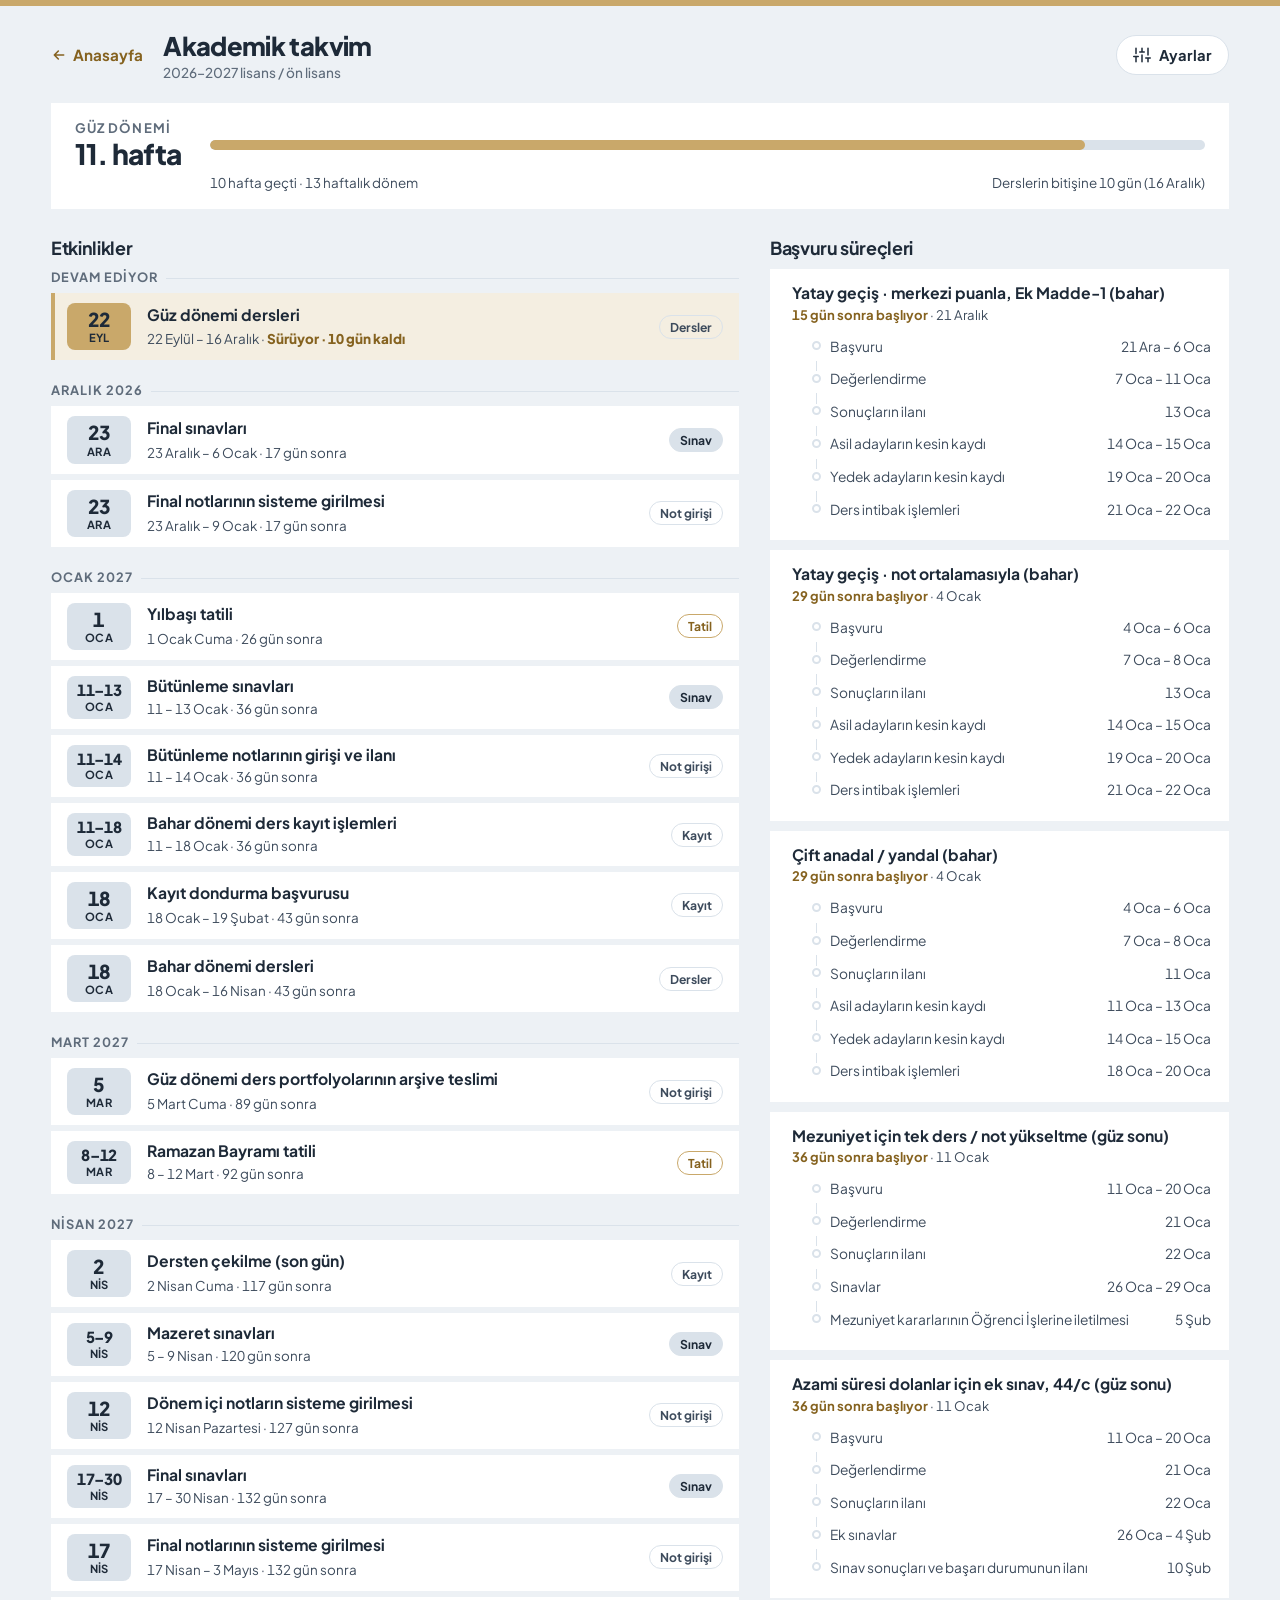
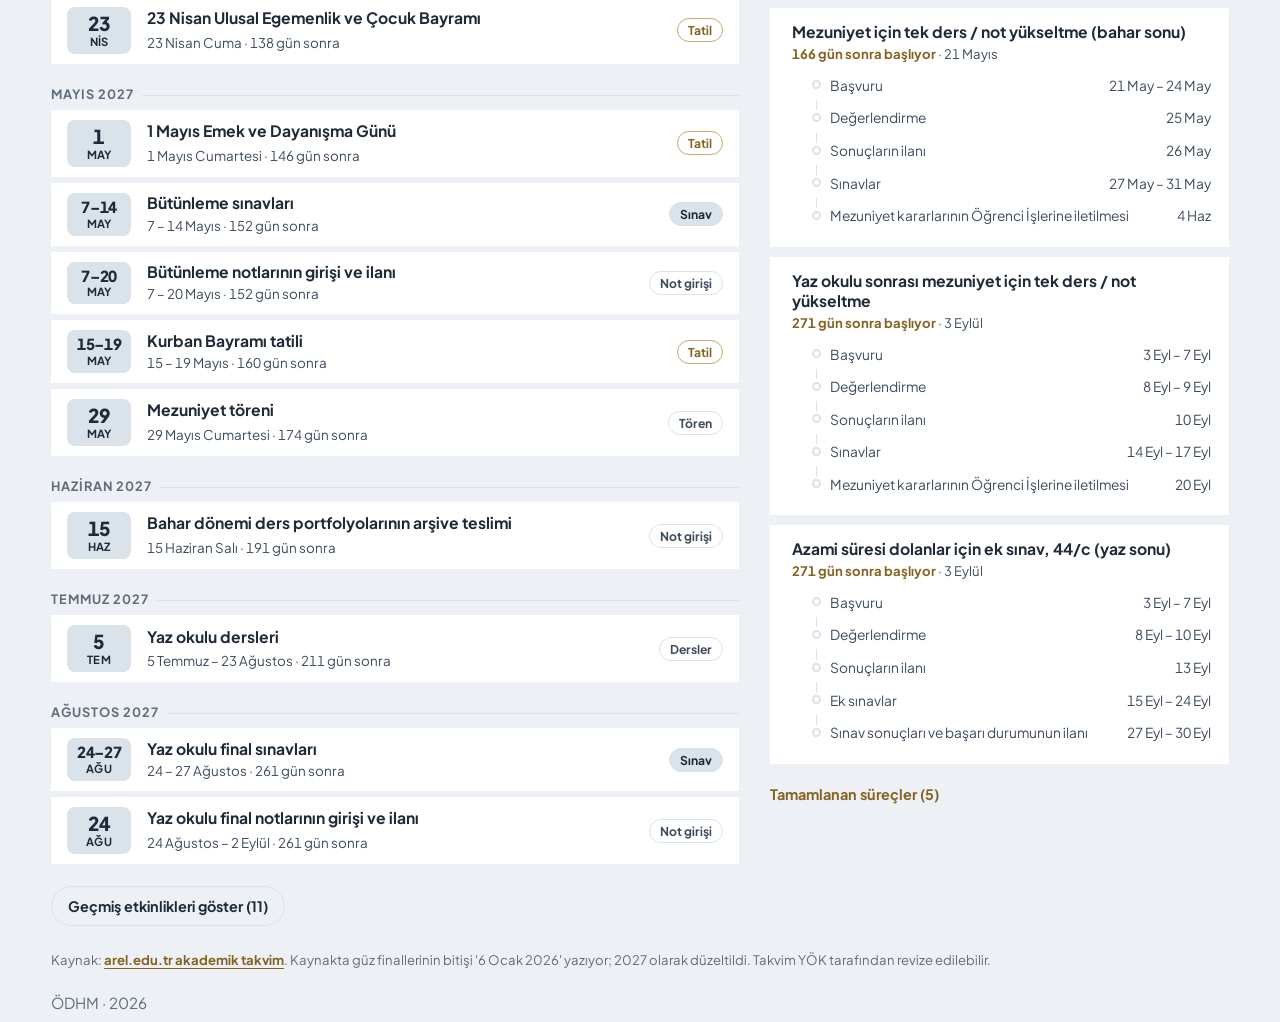
==== akademik-takvim.html @ 19f21a1c "Akademik takvim sayfası eklendi; anasayfa listeleri ekrana sığdırılıyor - akademik-takvim.html: döne" ====
<!DOCTYPE html>
<html lang="tr">
<head>
  <meta charset="UTF-8">
  <meta name="viewport" content="width=device-width, initial-scale=1.0">
  <title>Akademik takvim</title>
  <meta name="description" content="2026–2027 lisans / ön lisans akademik takvimi: süren ve yaklaşan etkinlikler, başvuru süreçleri.">
  <script src="ayarlar.js"></script>
  <link rel="preconnect" href="https://fonts.googleapis.com">
  <link rel="preconnect" href="https://fonts.gstatic.com" crossorigin>
  <link href="https://fonts.googleapis.com/css2?family=Plus+Jakarta+Sans:wght@400;500;700;800&display=swap" rel="stylesheet">
  <link rel="stylesheet" href="ortak.css">
  <style>
    main { justify-content: flex-start; }

    /* Sayfa başı sinavlar.html ile aynı */
    .ust {
      display: flex;
      align-items: center;
      justify-content: space-between;
      flex-wrap: wrap;
      gap: 12px 24px;
      margin-bottom: clamp(14px, 2.5vh, 24px);
    }
    .ust-sol { display: flex; align-items: center; gap: 12px 20px; flex-wrap: wrap; }
    .geri {
      display: inline-flex;
      align-items: center;
      gap: 6px;
      min-height: 36px;
      color: var(--accent-ink);
      font-weight: 700;
      font-size: 0.95rem;
      text-decoration: none;
    }
    .geri svg { width: 16px; height: 16px; stroke: currentColor; fill: none; stroke-width: 2.4; stroke-linecap: round; stroke-linejoin: round; }
    .geri:focus-visible { outline: 3px solid var(--accent-ink); outline-offset: 3px; }
    @media (hover: hover) and (pointer: fine) {
      .geri:hover { text-decoration: underline; text-underline-offset: 3px; }
    }
    h1 { font-size: clamp(1.3rem, 2vw, 1.75rem); font-weight: 800; letter-spacing: -0.025em; }
    h1 small { display: block; margin-top: 2px; font-size: 0.85rem; font-weight: 500; letter-spacing: 0; color: var(--muted); }

    /* Dönem durumu: kaçıncı hafta ve dönem ilerleme çubuğu */
    .durum {
      display: grid;
      grid-template-columns: auto minmax(0, 1fr);
      gap: 6px 28px;
      align-items: center;
      margin-bottom: clamp(18px, 3vh, 32px);
      padding: clamp(14px, 2vh, 20px) clamp(16px, 2vw, 24px);
      background: var(--surface);
    }
    .durum[hidden] { display: none; }
    .durum .hafta { font-size: clamp(1.4rem, 2.2vw, 1.9rem); font-weight: 800; letter-spacing: -0.03em; line-height: 1.05; }
    .durum .hafta span { display: block; font-size: 0.82rem; font-weight: 700; letter-spacing: 0.08em; text-transform: uppercase; color: var(--muted); margin-bottom: 4px; }
    .cubuk { height: 10px; border-radius: 999px; background: var(--surface-2); overflow: hidden; }
    .cubuk i { display: block; height: 100%; border-radius: inherit; background: var(--accent); }
    .durum .alt { grid-column: 2; display: flex; justify-content: space-between; gap: 12px; flex-wrap: wrap; font-size: 0.84rem; color: var(--text-2); font-variant-numeric: tabular-nums; }

    /* Solda takvim, sağda başvuru süreçleri */
    .ikili {
      display: grid;
      grid-template-columns: minmax(0, 1.5fr) minmax(0, 1fr);
      gap: 28px clamp(20px, 2.4vw, 40px);
      align-items: start;
    }
    h2 { font-size: clamp(1.05rem, 1.4vw, 1.3rem); font-weight: 700; letter-spacing: -0.02em; margin-bottom: 10px; }
    .grup + .grup { margin-top: 22px; }
    .grup h3 {
      display: flex;
      align-items: baseline;
      gap: 8px;
      margin-bottom: 8px;
      font-size: 0.8rem;
      font-weight: 700;
      letter-spacing: 0.08em;
      text-transform: uppercase;
      color: var(--muted);
    }
    .grup h3::after { content: ""; flex: 1; height: 1px; background: var(--surface-2); transform: translateY(-3px); }
    .liste { list-style: none; display: grid; gap: 6px; }
    .liste li {
      display: grid;
      grid-template-columns: 64px minmax(0, 1fr) auto;
      gap: 3px 16px;
      align-items: center;
      padding: 10px 16px 10px 12px;
      background: var(--surface);
      border-left: 4px solid transparent;
    }
    /* Tarih kutusu: gün büyük, ay küçük; aralıklarda "23–27" */
    .tarih-kutu {
      grid-row: span 2;
      padding: 6px 0;
      text-align: center;
      border-radius: 8px;
      background: var(--surface-2);
      color: var(--text);
      font-variant-numeric: tabular-nums;
    }
    .tarih-kutu b { display: block; font-size: 1.2rem; font-weight: 800; line-height: 1.1; letter-spacing: -0.02em; }
    .tarih-kutu b.uzun { font-size: 0.95rem; }
    .tarih-kutu span { display: block; font-size: 0.7rem; font-weight: 700; text-transform: uppercase; letter-spacing: 0.04em; }
    .liste .ad { font-weight: 700; font-size: 0.98rem; line-height: 1.3; }
    .liste .detay { grid-column: 2; font-size: 0.84rem; color: var(--text-2); line-height: 1.4; font-variant-numeric: tabular-nums; }
    .liste .detay em { font-style: normal; }
    .etiket {
      grid-column: 3;
      grid-row: 1 / span 2;
      justify-self: end;
      padding: 3px 10px;
      border-radius: 999px;
      border: 1px solid var(--surface-2);
      color: var(--text-2);
      font-size: 0.76rem;
      font-weight: 700;
      white-space: nowrap;
    }
    .liste .tatil .etiket { border-color: var(--accent); color: var(--accent-ink); }
    .liste .sinav .etiket { background: var(--surface-2); border-color: var(--surface-2); color: var(--text); }
    /* Süren etkinlik: vurgu renginde zemin ve kutu */
    .liste .suruyor { background: color-mix(in srgb, var(--accent) 20%, var(--surface)); border-left-color: var(--accent); }
    .liste .suruyor .tarih-kutu { background: var(--accent); color: var(--on-accent); }
    .liste .suruyor .detay em { font-style: normal; font-weight: 800; color: var(--accent-ink); }
    .liste .yakin { border-left-color: color-mix(in srgb, var(--accent) 55%, transparent); }
    .liste .yakin .detay em { font-style: normal; font-weight: 700; color: var(--accent-ink); }
    .liste .gecmis { opacity: 0.6; }
    .bos { padding: 14px 16px; background: var(--surface); color: var(--text-2); line-height: 1.5; }

    .gecmis-ac {
      margin-top: 22px;
      min-height: 40px;
      padding: 0 16px;
      border-radius: 999px;
      border: 1px solid var(--surface-2);
      background: transparent;
      color: var(--text);
      font: inherit;
      font-size: 0.9rem;
      font-weight: 700;
      cursor: pointer;
    }
    .gecmis-ac:focus-visible { outline: 3px solid var(--accent-ink); outline-offset: 2px; }
    @media (hover: hover) and (pointer: fine) {
      .gecmis-ac:hover { background: var(--surface); }
    }

    /* Başvuru süreçleri: adım adım */
    .surecler { display: grid; gap: 10px; }
    .surec { padding: 14px 18px 16px; background: var(--surface); border-left: 4px solid transparent; }
    .surec.aktif { border-left-color: var(--accent); }
    .surec h3 { font-size: 0.98rem; font-weight: 700; line-height: 1.3; }
    .surec .ozet { margin-top: 2px; font-size: 0.82rem; color: var(--text-2); font-variant-numeric: tabular-nums; }
    .surec .ozet em { font-style: normal; font-weight: 700; color: var(--accent-ink); }
    .adimlar { list-style: none; margin-top: 10px; }
    .adimlar li {
      position: relative;
      display: flex;
      justify-content: space-between;
      gap: 12px;
      padding: 5px 0 5px 22px;
      font-size: 0.86rem;
      line-height: 1.35;
      font-variant-numeric: tabular-nums;
    }
    /* Adımları birleştiren çizgi ve noktalar */
    .adimlar li::before {
      content: "";
      position: absolute;
      left: 4px;
      top: 0.62em;
      width: 9px;
      height: 9px;
      border-radius: 50%;
      border: 2px solid var(--surface-2);
      background: var(--surface);
      box-sizing: border-box;
    }
    .adimlar li + li::after {
      content: "";
      position: absolute;
      left: 8px;
      top: calc(-0.62em + 4px);
      height: calc(0.62em + 2px);
      width: 1px;
      background: var(--surface-2);
    }
    .adimlar .t { color: var(--text-2); white-space: nowrap; }
    .adimlar .bitti { color: var(--muted); }
    .adimlar .bitti::before { background: var(--surface-2); }
    .adimlar .simdi { margin: 2px -8px; padding-left: 30px; padding-right: 8px; border-radius: 6px; background: color-mix(in srgb, var(--accent) 20%, var(--surface)); font-weight: 700; }
    .adimlar .simdi::before { left: 12px; background: var(--accent); border-color: var(--accent); }
    .adimlar .simdi .t { color: var(--accent-ink); }
    details.tamam { margin-top: 12px; }
    details.tamam summary {
      display: inline-flex;
      align-items: center;
      min-height: 36px;
      cursor: pointer;
      color: var(--accent-ink);
      font-weight: 700;
      font-size: 0.9rem;
    }
    details.tamam summary:focus-visible { outline: 3px solid var(--accent-ink); outline-offset: 2px; }
    details.tamam .surecler { margin-top: 8px; }
    details.tamam .surec { opacity: 0.7; }

    .kaynak { margin-top: 24px; font-size: 0.82rem; line-height: 1.5; color: var(--muted); }
    .kaynak a { color: var(--accent-ink); font-weight: 700; text-underline-offset: 3px; }

    @media (max-width: 860px) {
      .ikili { grid-template-columns: 1fr; }
    }
    @media (max-width: 560px) {
      .durum { grid-template-columns: 1fr; }
      .durum .alt { grid-column: 1; }
      .liste li { grid-template-columns: 56px minmax(0, 1fr); padding-right: 12px; }
      .etiket { grid-column: 2; grid-row: auto; justify-self: start; margin-top: 4px; }
      .tarih-kutu { grid-row: span 3; }
    }
  </style>
</head>
<body>
  <main>
    <div class="ust">
      <div class="ust-sol">
        <a class="geri" href="./"><svg viewBox="0 0 24 24" aria-hidden="true"><path d="M19 12H5M11 18l-6-6 6-6"/></svg>Anasayfa</a>
        <h1>Akademik takvim<small id="alt-baslik">2026–2027 lisans / ön lisans</small></h1>
      </div>
      <button type="button" class="ayarlar-btn" aria-haspopup="dialog" aria-label="Ayarlar"><svg viewBox="0 0 24 24" aria-hidden="true"><path d="M4 21v-7M4 10V3M12 21v-9M12 8V3M20 21v-5M20 12V3M1 14h6M9 8h6M17 16h6"/></svg><span>Ayarlar</span></button>
    </div>

    <section class="durum" id="durum" hidden aria-label="Dönem durumu">
      <div class="hafta" id="durum-hafta"></div>
      <div class="cubuk" role="progressbar" aria-label="Dönemin ilerleyişi" aria-valuemin="0" aria-valuemax="100" id="durum-cubuk"><i></i></div>
      <div class="alt" id="durum-alt"></div>
    </section>

    <div class="ikili">
      <section aria-labelledby="takvim-baslik">
        <h2 id="takvim-baslik">Etkinlikler</h2>
        <div id="takvim"></div>
        <button type="button" class="gecmis-ac" id="gecmis-ac" hidden></button>
        <div id="gecmis" hidden></div>
      </section>
      <section aria-labelledby="surec-baslik">
        <h2 id="surec-baslik">Başvuru süreçleri</h2>
        <div class="surecler" id="surecler"></div>
        <details class="tamam" id="tamam" hidden>
          <summary></summary>
          <div class="surecler" id="tamam-liste"></div>
        </details>
      </section>
    </div>
    <p class="kaynak" id="kaynak"></p>
  </main>

  <footer>
    <span>ÖDHM · <span id="yil"></span></span>
  </footer>

  <script>
    (function () {
      // Tarihler Türkiye saatine göre takvim günü; ?bugun=2026-11-25 ile denenebilir
      var bugun = (location.search.match(/[?&]bugun=(\d{4}-\d{2}-\d{2})/) || [])[1] ||
        new Date().toLocaleDateString('en-CA', { timeZone: 'Europe/Istanbul' });
      var TUR = { ders: 'Dersler', kayit: 'Kayıt', sinav: 'Sınav', not: 'Not girişi', tatil: 'Tatil', toren: 'Tören' };

      function utc(g) { return new Date(g + 'T12:00:00Z'); }
      function fark(a, b) { return Math.round((utc(b) - utc(a)) / 864e5); }
      function bicim(g, o) { o.timeZone = 'UTC'; return utc(g).toLocaleDateString('tr-TR', o); }
      function uzunTarih(g) { return bicim(g, { day: 'numeric', month: 'long', weekday: 'long' }); }
      function aralik(e) {
        if (!e.bit) return uzunTarih(e.bas);
        var ayniAy = e.bas.slice(0, 7) === e.bit.slice(0, 7);
        return bicim(e.bas, ayniAy ? { day: 'numeric' } : { day: 'numeric', month: 'long' }) + ' – ' + bicim(e.bit, { day: 'numeric', month: 'long' });
      }
      function kisaAralik(e) {
        if (!e.bit) return bicim(e.bas, { day: 'numeric', month: 'short' });
        return bicim(e.bas, { day: 'numeric', month: 'short' }) + ' – ' + bicim(e.bit, { day: 'numeric', month: 'short' });
      }
      function bitis(e) { return e.bit || e.bas; }
      // Durum: gecmis, suruyor, bugun (tek gün), gelecek
      function durum(e) {
        if (bitis(e) < bugun) return 'gecmis';
        if (e.bas <= bugun) return e.bit ? 'suruyor' : 'bugun';
        return 'gelecek';
      }
      function zaman(e) {
        var d = durum(e);
        if (d === 'gecmis') return 'Bitti';
        if (d === 'bugun') return 'Bugün';
        if (d === 'suruyor') {
          var k = fark(bugun, e.bit);
          return k === 0 ? 'Sürüyor · bugün son gün' : 'Sürüyor · ' + k + ' gün kaldı';
        }
        var b = fark(bugun, e.bas);
        return b === 1 ? 'Yarın' : b + ' gün sonra';
      }

      function satir(e) {
        var d = durum(e);
        var li = document.createElement('li');
        li.classList.add(e.tur);
        if (d === 'suruyor' || d === 'bugun') li.classList.add('suruyor');
        else if (d === 'gecmis') li.classList.add('gecmis');
        else if (fark(bugun, e.bas) <= 7) li.classList.add('yakin');

        var kutu = document.createElement('span');
        kutu.className = 'tarih-kutu';
        var no = document.createElement('b');
        var ay = document.createElement('span');
        if (e.bit && e.bas.slice(0, 7) === e.bit.slice(0, 7)) {
          no.textContent = utc(e.bas).getUTCDate() + '–' + utc(e.bit).getUTCDate();
          no.className = 'uzun';
        } else {
          no.textContent = utc(e.bas).getUTCDate();
        }
        ay.textContent = bicim(e.bas, { month: 'short' });
        kutu.append(no, ay);

        var ad = document.createElement('span');
        ad.className = 'ad';
        ad.textContent = e.ad;
        var detay = document.createElement('span');
        detay.className = 'detay';
        var em = document.createElement('em');
        em.textContent = zaman(e);
        detay.append(aralik(e) + ' · ', em);
        var etiket = document.createElement('span');
        etiket.className = 'etiket';
        etiket.textContent = TUR[e.tur] || '';
        li.append(kutu, ad, detay, etiket);
        return li;
      }
      function grup(baslik, olaylar) {
        var div = document.createElement('div');
        div.className = 'grup';
        var h = document.createElement('h3');
        h.textContent = baslik;
        var ul = document.createElement('ul');
        ul.className = 'liste';
        olaylar.forEach(function (e) { ul.appendChild(satir(e)); });
        div.append(h, ul);
        return div;
      }
      function ayGruplari(hedef, olaylar) {
        var aylar = {};
        olaylar.forEach(function (e) { (aylar[e.bas.slice(0, 7)] = aylar[e.bas.slice(0, 7)] || []).push(e); });
        Object.keys(aylar).sort().forEach(function (a) {
          hedef.appendChild(grup(bicim(a + '-01', { month: 'long', year: 'numeric' }), aylar[a]));
        });
      }
      function sirala(a, b) { return a.bas < b.bas ? -1 : a.bas > b.bas ? 1 : (bitis(a) < bitis(b) ? -1 : 1); }

      // Dönem durumu: hafta, derslerin başladığı haftanın pazartesisinden sayılır
      function donemDurumu(dersler) {
        var kutu = document.getElementById('durum');
        var hafta = document.getElementById('durum-hafta');
        var alt = document.getElementById('durum-alt');
        var cubuk = document.getElementById('durum-cubuk');
        function etiketli(ust, metin) {
          var s = document.createElement('span');
          s.textContent = ust;
          hafta.append(s, metin);
        }
        for (var i = 0; i < dersler.length; i++) {
          var d = dersler[i];
          if (bugun < d.bas) {
            etiketli(i ? 'Dönem arası' : 'Dönem başlamadı', d.donem + ' ' + fark(bugun, d.bas) + ' gün sonra');
            alt.append('Dersler ' + aralik(d));
            cubuk.hidden = true;
            kutu.hidden = false;
            return;
          }
          if (bugun <= d.bit) {
            var pazartesi = utc(d.bas);
            pazartesi.setUTCDate(pazartesi.getUTCDate() - (pazartesi.getUTCDay() + 6) % 7);
            var gecen = Math.floor((utc(bugun) - pazartesi) / (7 * 864e5));
            var toplam = Math.ceil((fark(pazartesi.toISOString().slice(0, 10), d.bit) + 1) / 7);
            var yuzde = Math.round(fark(d.bas, bugun) / fark(d.bas, d.bit) * 100);
            etiketli(d.donem, (gecen + 1) + '. hafta');
            cubuk.firstChild.style.width = yuzde + '%';
            cubuk.setAttribute('aria-valuenow', yuzde);
            var sol = document.createElement('span');
            sol.textContent = gecen + ' hafta geçti · ' + toplam + ' haftalık dönem';
            var sag = document.createElement('span');
            var kalan = fark(bugun, d.bit);
            sag.textContent = kalan === 0 ? 'Dersler bugün sona eriyor' : 'Derslerin bitişine ' + kalan + ' gün (' + bicim(d.bit, { day: 'numeric', month: 'long' }) + ')';
            alt.append(sol, sag);
            kutu.hidden = false;
            return;
          }
        }
      }

      function surecKarti(s) {
        var ilk = s.adimlar[0].bas;
        var son = s.adimlar.reduce(function (m, a) { return bitis(a) > m ? bitis(a) : m; }, ilk);
        var div = document.createElement('article');
        div.className = 'surec';
        var h = document.createElement('h3');
        h.textContent = s.ad;
        var ozet = document.createElement('p');
        ozet.className = 'ozet';
        var ul = document.createElement('ol');
        ul.className = 'adimlar';
        var simdi = null;
        s.adimlar.forEach(function (a) {
          var li = document.createElement('li');
          var ad = document.createElement('span');
          ad.textContent = a.ad;
          var t = document.createElement('span');
          t.className = 't';
          t.textContent = kisaAralik(a);
          var d = durum(a);
          if (d === 'gecmis') li.className = 'bitti';
          else if (d !== 'gelecek') { li.className = 'simdi'; simdi = simdi || a; }
          li.append(ad, t);
          ul.appendChild(li);
        });
        var em = document.createElement('em');
        if (son < bugun) {
          ozet.textContent = 'Tamamlandı · ' + bicim(ilk, { day: 'numeric', month: 'long' }) + ' – ' + bicim(son, { day: 'numeric', month: 'long' });
        } else if (ilk > bugun) {
          em.textContent = fark(bugun, ilk) === 1 ? 'Yarın başlıyor' : fark(bugun, ilk) + ' gün sonra başlıyor';
          ozet.append(em, ' · ' + bicim(ilk, { day: 'numeric', month: 'long' }));
        } else {
          div.classList.add('aktif');
          if (simdi) { em.textContent = 'Şu an: ' + simdi.ad.toLocaleLowerCase('tr'); ozet.append(em); }
          else {
            var sonraki = s.adimlar.filter(function (a) { return a.bas > bugun; })[0];
            ozet.append('Sıradaki adım ', em);
            em.textContent = sonraki.ad.toLocaleLowerCase('tr') + ', ' + fark(bugun, sonraki.bas) + ' gün sonra';
          }
        }
        div.append(h, ozet, ul);
        return { el: div, ilk: ilk, son: son };
      }

      fetch('data/akademik-takvim.json', { cache: 'no-cache' })
        .then(function (r) { if (!r.ok) throw new Error(r.status); return r.json(); })
        .then(function (veri) {
          var olaylar = veri.etkinlikler.slice().sort(sirala);
          donemDurumu(olaylar.filter(function (e) { return e.tur === 'ders'; }));

          // Üstte sürenler, sonra ay ay yaklaşanlar; geçmiş bir düğmenin arkasında
          var takvim = document.getElementById('takvim');
          var suren = olaylar.filter(function (e) { var d = durum(e); return d === 'suruyor' || d === 'bugun'; });
          var gelecek = olaylar.filter(function (e) { return durum(e) === 'gelecek'; });
          var gecmis = olaylar.filter(function (e) { return durum(e) === 'gecmis'; });
          if (suren.length) takvim.appendChild(grup('Devam ediyor', suren));
          ayGruplari(takvim, gelecek);
          if (!suren.length && !gelecek.length) {
            var bos = document.createElement('p');
            bos.className = 'bos';
            bos.textContent = 'Bu akademik yılın etkinlikleri sona erdi. Yeni takvim eklenince burada görünür.';
            takvim.appendChild(bos);
          }
          if (gecmis.length) {
            var dugme = document.getElementById('gecmis-ac');
            var kutu = document.getElementById('gecmis');
            ayGruplari(kutu, gecmis.reverse());
            // Geçmiş aylar yeniden eskiden yeniye
            Array.prototype.slice.call(kutu.children).reverse().forEach(function (g) { kutu.appendChild(g); });
            dugme.textContent = 'Geçmiş etkinlikleri göster (' + gecmis.length + ')';
            dugme.hidden = false;
            dugme.setAttribute('aria-expanded', 'false');
            dugme.addEventListener('click', function () {
              var ac = kutu.hidden;
              kutu.hidden = !ac;
              dugme.setAttribute('aria-expanded', String(ac));
              dugme.textContent = (ac ? 'Geçmiş etkinlikleri gizle' : 'Geçmiş etkinlikleri göster') + ' (' + gecmis.length + ')';
            });
          }

          // Süreçler: süren ve yaklaşanlar başlangıca göre, tamamlananlar katlanmış
          var kartlar = veri.surecler.map(surecKarti).sort(function (a, b) { return a.ilk < b.ilk ? -1 : 1; });
          var acik = kartlar.filter(function (k) { return k.son >= bugun; });
          var biten = kartlar.filter(function (k) { return k.son < bugun; });
          var surecler = document.getElementById('surecler');
          acik.forEach(function (k) { surecler.appendChild(k.el); });
          if (!acik.length) {
            var yok = document.createElement('p');
            yok.className = 'bos';
            yok.textContent = 'Şu an açık ya da yaklaşan başvuru süreci yok.';
            surecler.appendChild(yok);
          }
          if (biten.length) {
            var tamam = document.getElementById('tamam');
            tamam.querySelector('summary').textContent = 'Tamamlanan süreçler (' + biten.length + ')';
            biten.forEach(function (k) { document.getElementById('tamam-liste').appendChild(k.el); });
            tamam.hidden = false;
          }

          var kaynak = document.getElementById('kaynak');
          var a = document.createElement('a');
          a.href = veri.kaynak;
          a.target = '_blank';
          a.rel = 'noopener';
          a.textContent = 'arel.edu.tr akademik takvim';
          kaynak.append('Kaynak: ', a, '. ' + veri.not);
        })
        .catch(function () {
          var p = document.createElement('p');
          p.className = 'bos';
          p.textContent = 'Akademik takvim şu anda yüklenemedi. Biraz sonra tekrar deneyin.';
          document.getElementById('takvim').appendChild(p);
        });
    })();
  </script>
</body>
</html>
---- ortak.css ----
/* Bütün sayfaların ortak görünümü: temalar, desenler, sayfa iskeleti, alt bilgi ve tema seçici.
   Temayı uygulayan ve seçiciyi kuran kod tema.js içinde. */
/* Koyu tema ziyaret aracının paletiyle aynı: lacivert zemin, altın vurgu.
   Açık temada zemin lacivertin soğuk, açık tonu; altın metinler okunması için koyulaşır. */
:root {
  color-scheme: dark;
  --bg: #1E2A38;
  --surface: #263445;
  --surface-2: #2F4057;
  --text: #F4F7FB;
  --text-2: #D9E1EA;
  --muted: #B4C0CE;
  --accent: #C9A86A;
  --accent-hover: #D6B87E;
  --accent-ink: #C9A86A;
  --on-accent: #1E2A38;
  --margin: clamp(20px, 4vw, 56px);
  --ease-out: cubic-bezier(0.23, 1, 0.32, 1);
}
@media (prefers-color-scheme: light) {
  :root:not([data-theme]) {
    color-scheme: light;
    --bg: #EDF1F5;
    --surface: #FFFFFF;
    --surface-2: #DAE2EA;
    --text: #1E2A38;
    --text-2: #3D4B5C;
    --muted: #5F6C7B;
    --accent-ink: #85621F;
  }
}
:root[data-theme="light"] {
  color-scheme: light;
  --bg: #EDF1F5;
  --surface: #FFFFFF;
  --surface-2: #DAE2EA;
  --text: #1E2A38;
  --text-2: #3D4B5C;
  --muted: #5F6C7B;
  --accent-ink: #85621F;
}
/* Renkli temalar: zemin vurgu renginin açık tonu, kartlar beyaz */
:root[data-theme="nane"] {
  color-scheme: light;
  --bg: #E4F4EE; --surface: #FFFFFF; --surface-2: #CBE8DC;
  --text: #15332A; --text-2: #2D4E44; --muted: #52706A;
  --accent: #5CC9A7; --accent-hover: #78D4B7; --accent-ink: #1C7458; --on-accent: #0F2E25;
}
:root[data-theme="lavanta"] {
  color-scheme: light;
  --bg: #EEEAFA; --surface: #FFFFFF; --surface-2: #DCD3F4;
  --text: #2A2140; --text-2: #453A5F; --muted: #685E83;
  --accent: #AA93EA; --accent-hover: #BBA8EF; --accent-ink: #5D42B5; --on-accent: #21173D;
}
:root[data-theme="pembe"] {
  color-scheme: light;
  --bg: #FCEDF2; --surface: #FFFFFF; --surface-2: #F5D3DE;
  --text: #3A1F2A; --text-2: #593543; --muted: #7D5A67;
  --accent: #F29BB5; --accent-hover: #F5B0C5; --accent-ink: #AE3560; --on-accent: #3A1424;
}
:root[data-theme="gok"] {
  color-scheme: light;
  --bg: #E6F2FC; --surface: #FFFFFF; --surface-2: #CCE2F5;
  --text: #132D44; --text-2: #2C4962; --muted: #536F88;
  --accent: #6DB8EC; --accent-hover: #88C6F0; --accent-ink: #1C6AA3; --on-accent: #0D2A42;
}
:root[data-theme="gece"] {
  color-scheme: dark;
  --bg: #221A32; --surface: #2D2342; --surface-2: #3A2E54;
  --text: #F6F1FF; --text-2: #DED4F1; --muted: #B6AACD;
  --accent: #E9A8D5; --accent-hover: #EFBCE0; --accent-ink: #E9A8D5; --on-accent: #2A1630;
}
/* İsteğe bağlı desenler: her temanın kendi deseni, alttaki "Desen" düğmesiyle açılır */
:root {
  --desen: url("data:image/svg+xml,%3Csvg xmlns='http://www.w3.org/2000/svg' width='28' height='28'%3E%3Ccircle cx='14' cy='14' r='1.6' fill='%23C9A86A' fill-opacity='.28'/%3E%3C/svg%3E");
}
@media (prefers-color-scheme: light) {
  :root:not([data-theme]) {
    --desen: url("data:image/svg+xml,%3Csvg xmlns='http://www.w3.org/2000/svg' width='28' height='28'%3E%3Ccircle cx='14' cy='14' r='1.6' fill='%2385621F' fill-opacity='.3'/%3E%3C/svg%3E");
  }
}
:root[data-theme="light"] {
  --desen: url("data:image/svg+xml,%3Csvg xmlns='http://www.w3.org/2000/svg' width='28' height='28'%3E%3Ccircle cx='14' cy='14' r='1.6' fill='%2385621F' fill-opacity='.3'/%3E%3C/svg%3E");
}
:root[data-theme="nane"] {
  --desen: url("data:image/svg+xml,%3Csvg xmlns='http://www.w3.org/2000/svg' width='48' height='48'%3E%3Cg fill='%235CC9A7' fill-opacity='.3'%3E%3Ccircle cx='12' cy='12' r='4'/%3E%3Ccircle cx='36' cy='36' r='4'/%3E%3C/g%3E%3C/svg%3E");
}
:root[data-theme="lavanta"] {
  --desen: url("data:image/svg+xml,%3Csvg xmlns='http://www.w3.org/2000/svg' width='64' height='64'%3E%3Cg fill='%23AA93EA' fill-opacity='.35'%3E%3Cpath d='M14 4l2 8 8 2-8 2-2 8-2-8-8-2 8-2z'/%3E%3Cpath d='M46 38l1.4 5.6 5.6 1.4-5.6 1.4L46 52l-1.4-5.6L39 45l5.6-1.4z'/%3E%3C/g%3E%3C/svg%3E");
}
:root[data-theme="pembe"] {
  --desen: url("data:image/svg+xml,%3Csvg xmlns='http://www.w3.org/2000/svg' width='64' height='64'%3E%3Cg fill='%23F29BB5' fill-opacity='.35'%3E%3Cpath d='M16 26s-9-5.6-9-11.8A5 5 0 0 1 16 11a5 5 0 0 1 9 3.2C25 20.4 16 26 16 26z'/%3E%3Cpath d='M47 55s-6-3.7-6-7.9A3.3 3.3 0 0 1 47 45a3.3 3.3 0 0 1 6 2.1c0 4.2-6 7.9-6 7.9z'/%3E%3C/g%3E%3C/svg%3E");
}
:root[data-theme="gok"] {
  --desen: url("data:image/svg+xml,%3Csvg xmlns='http://www.w3.org/2000/svg' width='120' height='90'%3E%3Cg fill='%236DB8EC' fill-opacity='.22'%3E%3Ccircle cx='20' cy='24' r='8'/%3E%3Ccircle cx='31' cy='19' r='10'/%3E%3Ccircle cx='42' cy='25' r='7'/%3E%3Crect x='20' y='24' width='22' height='8' rx='4'/%3E%3Ccircle cx='80' cy='66' r='6'/%3E%3Ccircle cx='89' cy='62' r='8'/%3E%3Ccircle cx='98' cy='67' r='5'/%3E%3Crect x='80' y='66' width='18' height='6' rx='3'/%3E%3C/g%3E%3C/svg%3E");
}
:root[data-theme="gece"] {
  --desen: url("data:image/svg+xml,%3Csvg xmlns='http://www.w3.org/2000/svg' width='90' height='90'%3E%3Cg fill='%23F6F1FF' fill-opacity='.45'%3E%3Ccircle cx='10' cy='14' r='1.2'/%3E%3Ccircle cx='62' cy='8' r='.9'/%3E%3Ccircle cx='38' cy='52' r='1.1'/%3E%3Ccircle cx='80' cy='70' r='1.3'/%3E%3Ccircle cx='18' cy='78' r='.8'/%3E%3C/g%3E%3Cpath d='M70 28l1.2 4.8 4.8 1.2-4.8 1.2L70 40l-1.2-4.8L64 34l4.8-1.2z' fill='%23E9A8D5' fill-opacity='.5'/%3E%3C/svg%3E");
}
[data-desen] body { background-image: var(--desen); background-attachment: fixed; }

* { box-sizing: border-box; margin: 0; padding: 0; }
body {
  min-height: 100vh;
  min-height: 100dvh;
  display: flex;
  flex-direction: column;
  font-family: "Plus Jakarta Sans", system-ui, -apple-system, "Segoe UI", sans-serif;
  background: var(--bg);
  color: var(--text);
  border-top: 6px solid var(--accent);
}
main, footer {
  width: 100%;
  max-width: 1320px;
  margin: 0 auto;
  padding-left: var(--margin);
  padding-right: var(--margin);
}
main {
  flex: 1;
  display: flex;
  flex-direction: column;
  justify-content: center;
  padding-top: clamp(12px, 2.5vh, 48px);
  padding-bottom: clamp(8px, 1.5vh, 40px);
}

.secici {
  display: flex;
  padding: 3px;
  border-radius: 999px;
  border: 1px solid var(--surface-2);
}
.secici button {
  font: inherit;
  font-size: 0.85rem;
  font-weight: 500;
  min-height: 30px;
  padding: 0 10px;
  border: 0;
  border-radius: 999px;
  background: transparent;
  color: var(--muted);
  cursor: pointer;
  transition: background-color 150ms ease, color 150ms ease;
}
.secici button[aria-pressed="true"] { background: var(--accent); color: var(--on-accent); }
.secici button:focus-visible { outline: 3px solid var(--accent-ink); outline-offset: 2px; }
@media (hover: hover) and (pointer: fine) {
  .secici button[aria-pressed="false"]:hover { color: var(--text); }
}

footer {
  padding-top: 10px;
  padding-bottom: 10px;
  display: flex;
  justify-content: space-between;
  gap: 8px 24px;
  flex-wrap: wrap;
  font-size: 0.95rem;
  color: var(--muted);
}
/* Ayarlar düğmesi ve paneli: tema, desen, bildirimler (ayarlar.js kurar) */
.ayarlar-btn {
  display: inline-flex;
  align-items: center;
  justify-content: center;
  gap: 8px;
  min-height: 40px;
  padding: 0 16px;
  border-radius: 999px;
  border: 1px solid var(--surface-2);
  background: var(--surface);
  color: var(--text);
  font: inherit;
  font-size: 0.92rem;
  font-weight: 700;
  cursor: pointer;
  transition: background-color 150ms ease;
}
.ayarlar-btn svg { width: 18px; height: 18px; stroke: currentColor; fill: none; stroke-width: 2; stroke-linecap: round; stroke-linejoin: round; }
/* Telefonda yalnızca simge */
@media (max-width: 760px) {
  .ayarlar-btn { padding: 0 11px; }
  .ayarlar-btn span { display: none; }
}
.ayarlar-btn:focus-visible { outline: 3px solid var(--accent-ink); outline-offset: 2px; }
@media (hover: hover) and (pointer: fine) {
  .ayarlar-btn:hover { background: var(--surface-2); }
}
.ayarlar {
  width: min(380px, calc(100vw - 32px));
  max-height: calc(100dvh - 80px);
  overflow-y: auto;
  overscroll-behavior: contain;
  margin: 64px var(--margin) auto auto;
  padding: 20px 22px 22px;
  border: 1px solid var(--surface-2);
  border-radius: 14px;
  background: var(--surface);
  color: var(--text);
  box-shadow: 0 18px 50px rgba(0, 0, 0, 0.28);
}
.ayarlar::backdrop { background: rgba(10, 15, 25, 0.35); }
.ayarlar[open] { animation: panel-ac 200ms var(--ease-out); }
@keyframes panel-ac { from { opacity: 0; transform: translateY(-8px) scale(0.98); } }
.ayarlar-bas { display: flex; justify-content: space-between; align-items: center; margin-bottom: 8px; }
.ayarlar-bas h2 { font-size: 1.2rem; font-weight: 800; letter-spacing: -0.02em; }
.kapat {
  width: 36px;
  height: 36px;
  display: grid;
  place-items: center;
  border: 0;
  border-radius: 50%;
  background: transparent;
  color: var(--muted);
  cursor: pointer;
}
.kapat svg { width: 18px; height: 18px; stroke: currentColor; fill: none; stroke-width: 2.2; stroke-linecap: round; }
.kapat:focus-visible { outline: 3px solid var(--accent-ink); outline-offset: 2px; }
@media (hover: hover) and (pointer: fine) {
  .kapat:hover { background: var(--surface-2); color: var(--text); }
}
.ayar-bolum { padding-top: 14px; margin-top: 14px; border-top: 1px solid var(--surface-2); }
.ayar-bolum h3 { font-size: 0.78rem; font-weight: 700; letter-spacing: 0.08em; text-transform: uppercase; color: var(--muted); margin-bottom: 12px; }
.ayar-satir { display: flex; justify-content: space-between; align-items: center; gap: 16px; margin-top: 14px; }
.ayar-satir b { display: block; font-size: 0.95rem; font-weight: 700; }
.ayar-satir small { display: block; margin-top: 2px; font-size: 0.82rem; line-height: 1.4; color: var(--text-2); }
.ayar-mesaj { margin-top: 12px; padding: 10px 12px; border-radius: 8px; background: var(--bg); color: var(--text-2); font-size: 0.85rem; line-height: 1.45; }
.ayar-mesaj[hidden] { display: none; }
.ayar-not { font-size: 0.82rem; line-height: 1.45; color: var(--text-2); }
.adres-satir { display: flex; gap: 6px; margin: 10px 0 12px; }
.adres-satir input {
  flex: 1;
  min-width: 0;
  min-height: 36px;
  padding: 0 10px;
  border: 1px solid var(--surface-2);
  border-radius: 8px;
  background: var(--bg);
  color: var(--text);
  font: inherit;
  font-size: 0.85rem;
}
.adres-satir input:focus-visible { outline: 2px solid var(--accent-ink); outline-offset: 1px; }
.kopyala {
  min-width: 92px;
  min-height: 36px;
  padding: 0 12px;
  border: 0;
  border-radius: 8px;
  background: var(--accent);
  color: var(--on-accent);
  font: inherit;
  font-size: 0.85rem;
  font-weight: 700;
  cursor: pointer;
}
.kopyala:focus-visible { outline: 3px solid var(--accent-ink); outline-offset: 2px; }
@media (hover: hover) and (pointer: fine) {
  .kopyala:hover { background: var(--accent-hover); }
}
.adimlar { margin: 6px 0 0 1.2em; display: grid; gap: 4px; font-size: 0.84rem; line-height: 1.4; color: var(--text-2); }
/* Aç/kapa anahtarı */
.anahtar {
  flex: none;
  position: relative;
  width: 46px;
  height: 28px;
  border: 0;
  border-radius: 999px;
  background: var(--surface-2);
  cursor: pointer;
  transition: background-color 180ms ease;
}
.anahtar::after {
  content: "";
  position: absolute;
  top: 3px;
  left: 3px;
  width: 22px;
  height: 22px;
  border-radius: 50%;
  background: #fff;
  box-shadow: 0 1px 3px rgba(0, 0, 0, 0.25);
  transition: transform 200ms var(--ease-out);
}
.anahtar[aria-checked="true"] { background: var(--accent); }
.anahtar[aria-checked="true"]::after { transform: translateX(18px); }
.anahtar:disabled { opacity: 0.5; cursor: default; }
.anahtar:focus-visible { outline: 3px solid var(--accent-ink); outline-offset: 2px; }
@media (prefers-reduced-motion: reduce) {
  .ayarlar[open] { animation-name: fade; }
  .anahtar::after { transition: none; }
}
.tema-sec { display: flex; gap: 6px; flex-wrap: wrap; }
/* Her yuvarlak temanın zeminini ve vurgu rengini yarı yarıya gösterir */
.tema-sec button {
  width: 32px;
  height: 32px;
  border-radius: 50%;
  border: 1px solid var(--surface-2);
  background: linear-gradient(135deg, var(--z) 50%, var(--v) 50%);
  cursor: pointer;
  transition: transform 160ms var(--ease-out);
}
.tema-sec button[aria-pressed="true"] { outline: 2px solid var(--accent-ink); outline-offset: 2px; }
.tema-sec button:focus-visible { outline: 3px solid var(--accent-ink); outline-offset: 2px; }
.tema-sec button:active { transform: scale(0.92); }
@media (hover: hover) and (pointer: fine) {
  .tema-sec button:hover { transform: scale(1.08); }
}

@keyframes rise { from { opacity: 0; transform: translateY(20px); } }
@keyframes fade { from { opacity: 0; } }

/* Ekranda görünmeyen ama ekran okuyucuların okuduğu metin */
.gizli { position: absolute; width: 1px; height: 1px; overflow: hidden; clip-path: inset(50%); white-space: nowrap; }
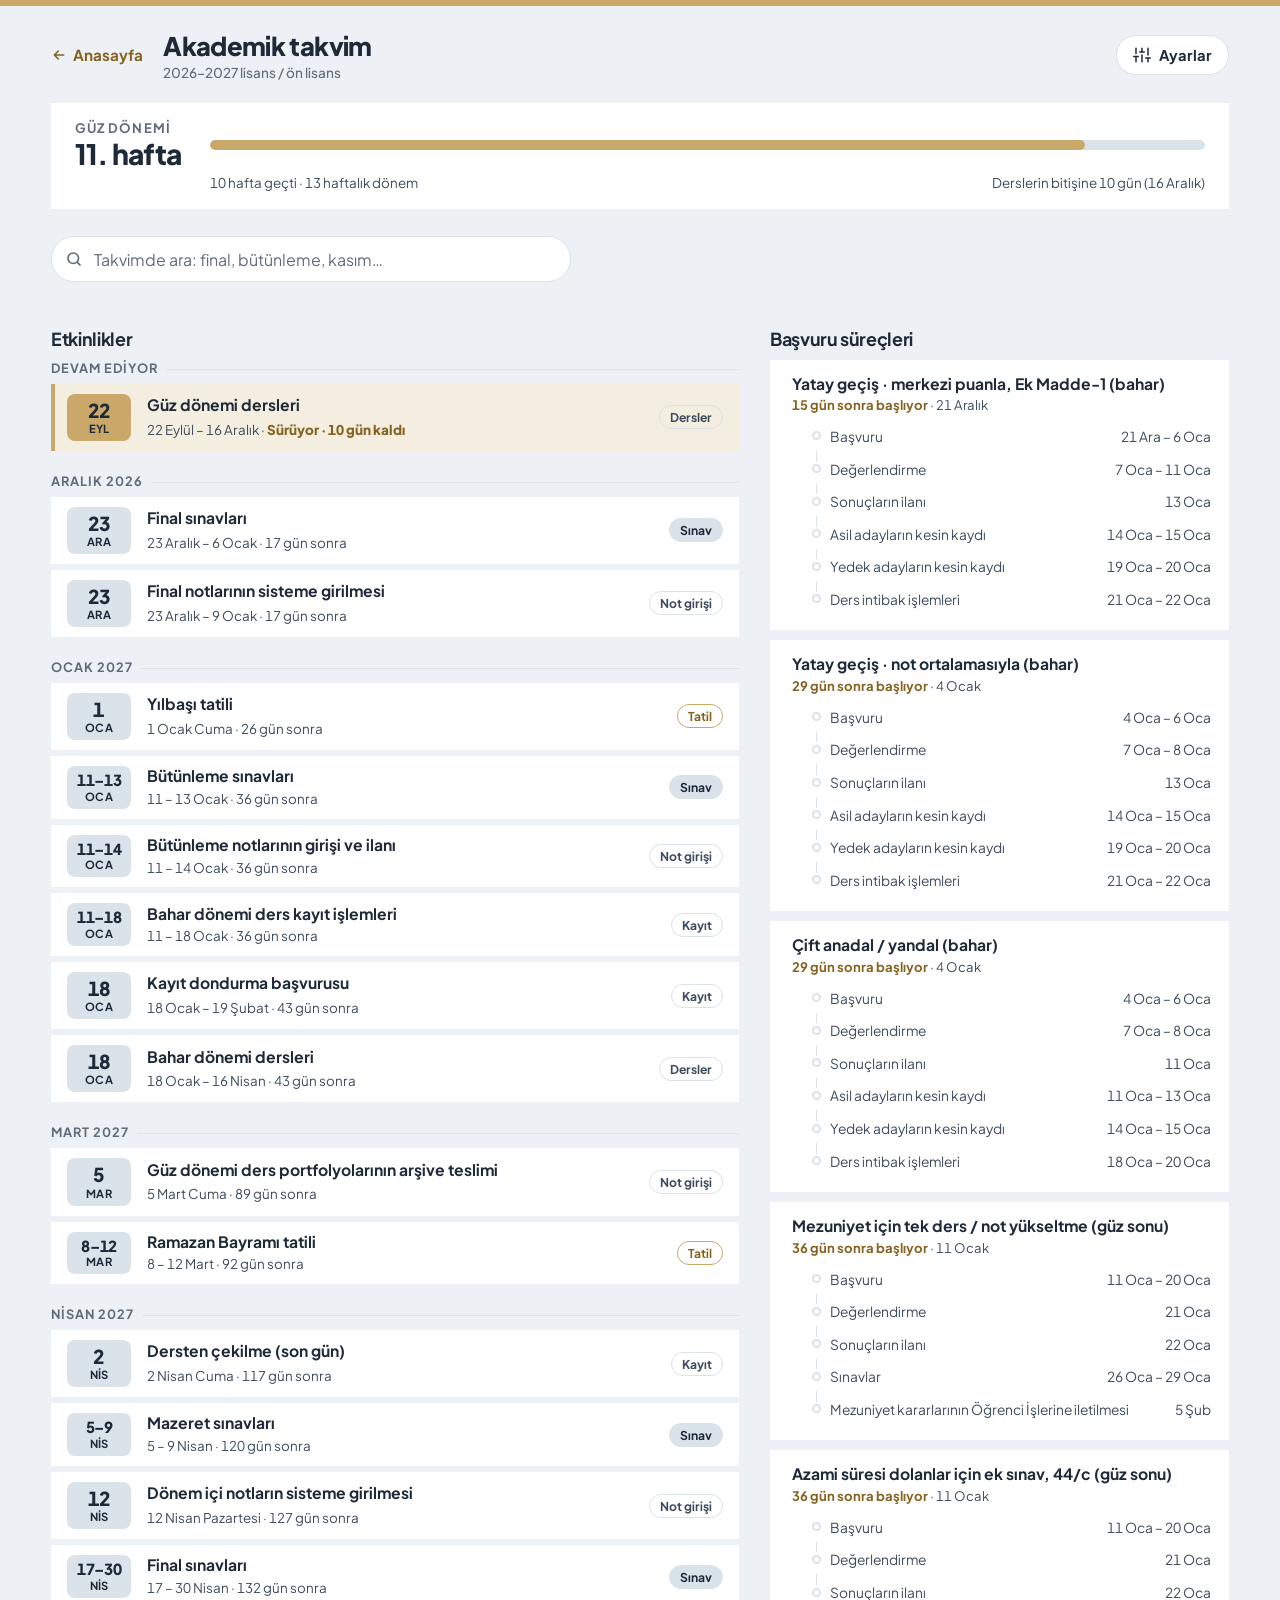
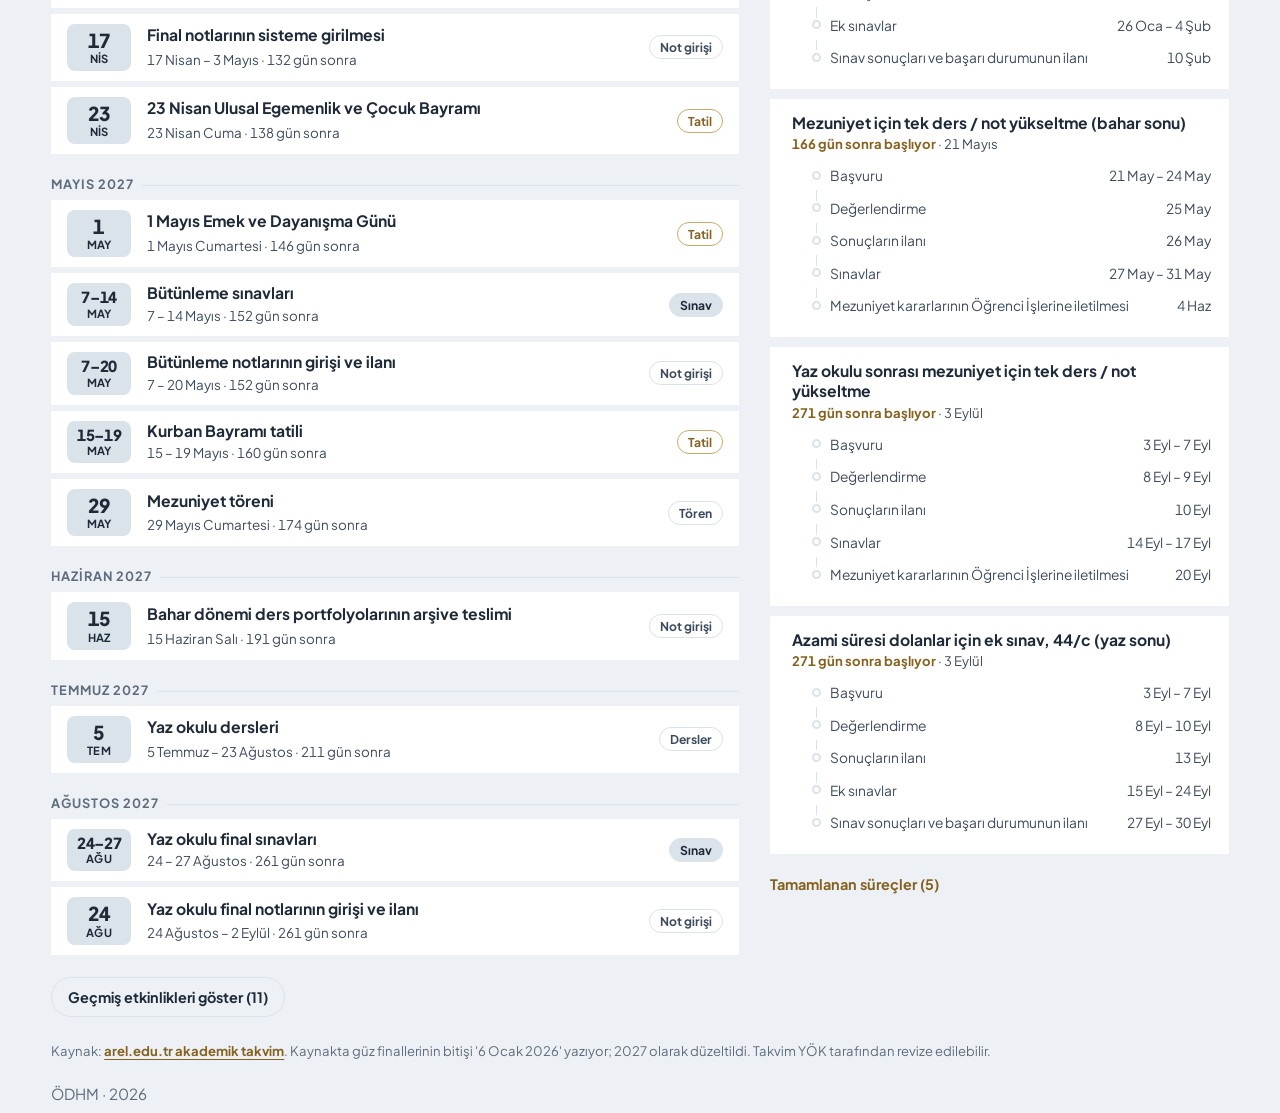
==== commit c17d4083: "Anasayfada akademik takvim ÖSYM'nin üstüne alındı ve yalnızca başvuruları gösteriyor; akademik takvi" ====
--- a/akademik-takvim.html
+++ b/akademik-takvim.html
@@ -206,6 +206,40 @@
     details.tamam .surecler { margin-top: 8px; }
     details.tamam .surec { opacity: 0.7; }
 
+    /* Arama: etkinlik ve süreçleri ada, tarihe ya da aya göre süzer */
+    .ara {
+      position: relative;
+      max-width: 520px;
+      margin-bottom: clamp(16px, 2.5vh, 24px);
+    }
+    .ara svg {
+      position: absolute;
+      left: 14px;
+      top: 14px; /* 46px yüksekliğindeki kutunun ortası */
+      width: 18px;
+      height: 18px;
+      stroke: var(--muted);
+      fill: none;
+      stroke-width: 2.2;
+      stroke-linecap: round;
+      pointer-events: none;
+    }
+    .ara input {
+      width: 100%;
+      min-height: 46px;
+      padding: 0 14px 0 42px;
+      border: 1px solid var(--surface-2);
+      border-radius: 999px;
+      background: var(--surface);
+      color: var(--text);
+      font: inherit;
+      font-size: 1rem;
+    }
+    .ara input::placeholder { color: var(--muted); }
+    .ara input:focus-visible { outline: 3px solid var(--accent-ink); outline-offset: 2px; }
+    .ara-sonuc { margin-top: 6px; font-size: 0.82rem; color: var(--muted); min-height: 1.2em; }
+    .grup[hidden], .surec[hidden], .liste li[hidden] { display: none; }
+
     .kaynak { margin-top: 24px; font-size: 0.82rem; line-height: 1.5; color: var(--muted); }
     .kaynak a { color: var(--accent-ink); font-weight: 700; text-underline-offset: 3px; }
 
@@ -236,6 +270,12 @@
       <div class="cubuk" role="progressbar" aria-label="Dönemin ilerleyişi" aria-valuemin="0" aria-valuemax="100" id="durum-cubuk"><i></i></div>
       <div class="alt" id="durum-alt"></div>
     </section>
+
+    <div class="ara" role="search">
+      <svg viewBox="0 0 24 24" aria-hidden="true"><circle cx="11" cy="11" r="7"/><path d="m20 20-3.5-3.5"/></svg>
+      <input type="search" id="ara" autocomplete="off" placeholder="Takvimde ara: final, bütünleme, kasım…" aria-label="Akademik takvimde ara" aria-describedby="ara-sonuc">
+      <p class="ara-sonuc" id="ara-sonuc" aria-live="polite"></p>
+    </div>
 
     <div class="ikili">
       <section aria-labelledby="takvim-baslik">
@@ -439,6 +479,84 @@
         return { el: div, ilk: ilk, son: son };
       }
 
+      // Arama: Türkçe karakterler olmadan da eşleşir ("butunleme" → "Bütünleme").
+      // Ay başlığı eşleşirse o ayın tüm etkinlikleri görünür. Arama sürerken geçmiş etkinlikler ve
+      // tamamlanan süreçler de taranır.
+      function sade(s) {
+        return s.toLocaleLowerCase('tr').replace(/[çğıöşüâî]/g, function (c) {
+          return { 'ç': 'c', 'ğ': 'g', 'ı': 'i', 'ö': 'o', 'ş': 's', 'ü': 'u', 'â': 'a', 'î': 'i' }[c];
+        }).replace(/\s+/g, ' ').trim();
+      }
+      function aramaKur() {
+        var girdi = document.getElementById('ara');
+        var sonuc = document.getElementById('ara-sonuc');
+        var dugme = document.getElementById('gecmis-ac');
+        var gecmisKutu = document.getElementById('gecmis');
+        var tamam = document.getElementById('tamam');
+        var once = null; // arama öncesi geçmiş/tamamlanan görünürlüğü
+        var gruplar = Array.prototype.slice.call(document.querySelectorAll('#takvim .grup, #gecmis .grup'));
+        var kartlar = Array.prototype.slice.call(document.querySelectorAll('.surec'));
+        var bosEtkinlik = document.createElement('p');
+        bosEtkinlik.className = 'bos';
+        bosEtkinlik.textContent = 'Aramayla eşleşen etkinlik yok.';
+        bosEtkinlik.hidden = true;
+        document.getElementById('takvim').appendChild(bosEtkinlik);
+
+        function uygula() {
+          var kelimeler = sade(girdi.value).split(' ').filter(Boolean);
+          function eslesir(metin) { var m = sade(metin); return kelimeler.every(function (k) { return m.indexOf(k) !== -1; }); }
+          var aktif = kelimeler.length > 0;
+
+          if (aktif && !once) {
+            once = { gecmis: gecmisKutu.hidden, dugme: dugme.hidden, tamam: tamam.open };
+          }
+          var etkinlik = 0, surec = 0, tamamVar = false;
+          gruplar.forEach(function (g) {
+            var baslikTutar = aktif && eslesir(g.querySelector('h3').textContent);
+            var gorunen = 0;
+            g.querySelectorAll('.liste li').forEach(function (li) {
+              var goster = !aktif || baslikTutar || eslesir(li.textContent);
+              li.hidden = !goster;
+              if (goster) gorunen++;
+            });
+            g.hidden = !gorunen;
+            if (aktif) etkinlik += gorunen;
+          });
+          kartlar.forEach(function (k) {
+            var goster = !aktif || eslesir(k.textContent);
+            k.hidden = !goster;
+            if (goster && aktif) { surec++; if (k.parentNode.id === 'tamam-liste') tamamVar = true; }
+          });
+
+          if (aktif) {
+            var gecmisVar = !!gecmisKutu.querySelector('.grup:not([hidden])');
+            gecmisKutu.hidden = !gecmisVar;
+            dugme.hidden = true;
+            if (!tamam.hidden) tamam.open = tamamVar;
+            bosEtkinlik.hidden = etkinlik > 0;
+            sonuc.textContent = etkinlik + surec
+              ? etkinlik + ' etkinlik, ' + surec + ' başvuru süreci bulundu'
+              : 'Sonuç yok. Başka bir kelime deneyin.';
+          } else {
+            if (once) {
+              gecmisKutu.hidden = once.gecmis;
+              dugme.hidden = once.dugme;
+              tamam.open = once.tamam;
+              once = null;
+            }
+            bosEtkinlik.hidden = true;
+            sonuc.textContent = '';
+          }
+        }
+        girdi.addEventListener('input', uygula);
+        girdi.addEventListener('keydown', function (e) {
+          if (e.key === 'Escape' && girdi.value) { girdi.value = ''; uygula(); }
+        });
+        // ?ara=final ile doğrudan arama
+        var q = (location.search.match(/[?&]ara=([^&]*)/) || [])[1];
+        if (q) { girdi.value = decodeURIComponent(q.replace(/\+/g, ' ')); uygula(); }
+      }
+
       fetch('data/akademik-takvim.json', { cache: 'no-cache' })
         .then(function (r) { if (!r.ok) throw new Error(r.status); return r.json(); })
         .then(function (veri) {
@@ -501,6 +619,7 @@
           a.rel = 'noopener';
           a.textContent = 'arel.edu.tr akademik takvim';
           kaynak.append('Kaynak: ', a, '. ' + veri.not);
+          aramaKur();
         })
         .catch(function () {
           var p = document.createElement('p');
